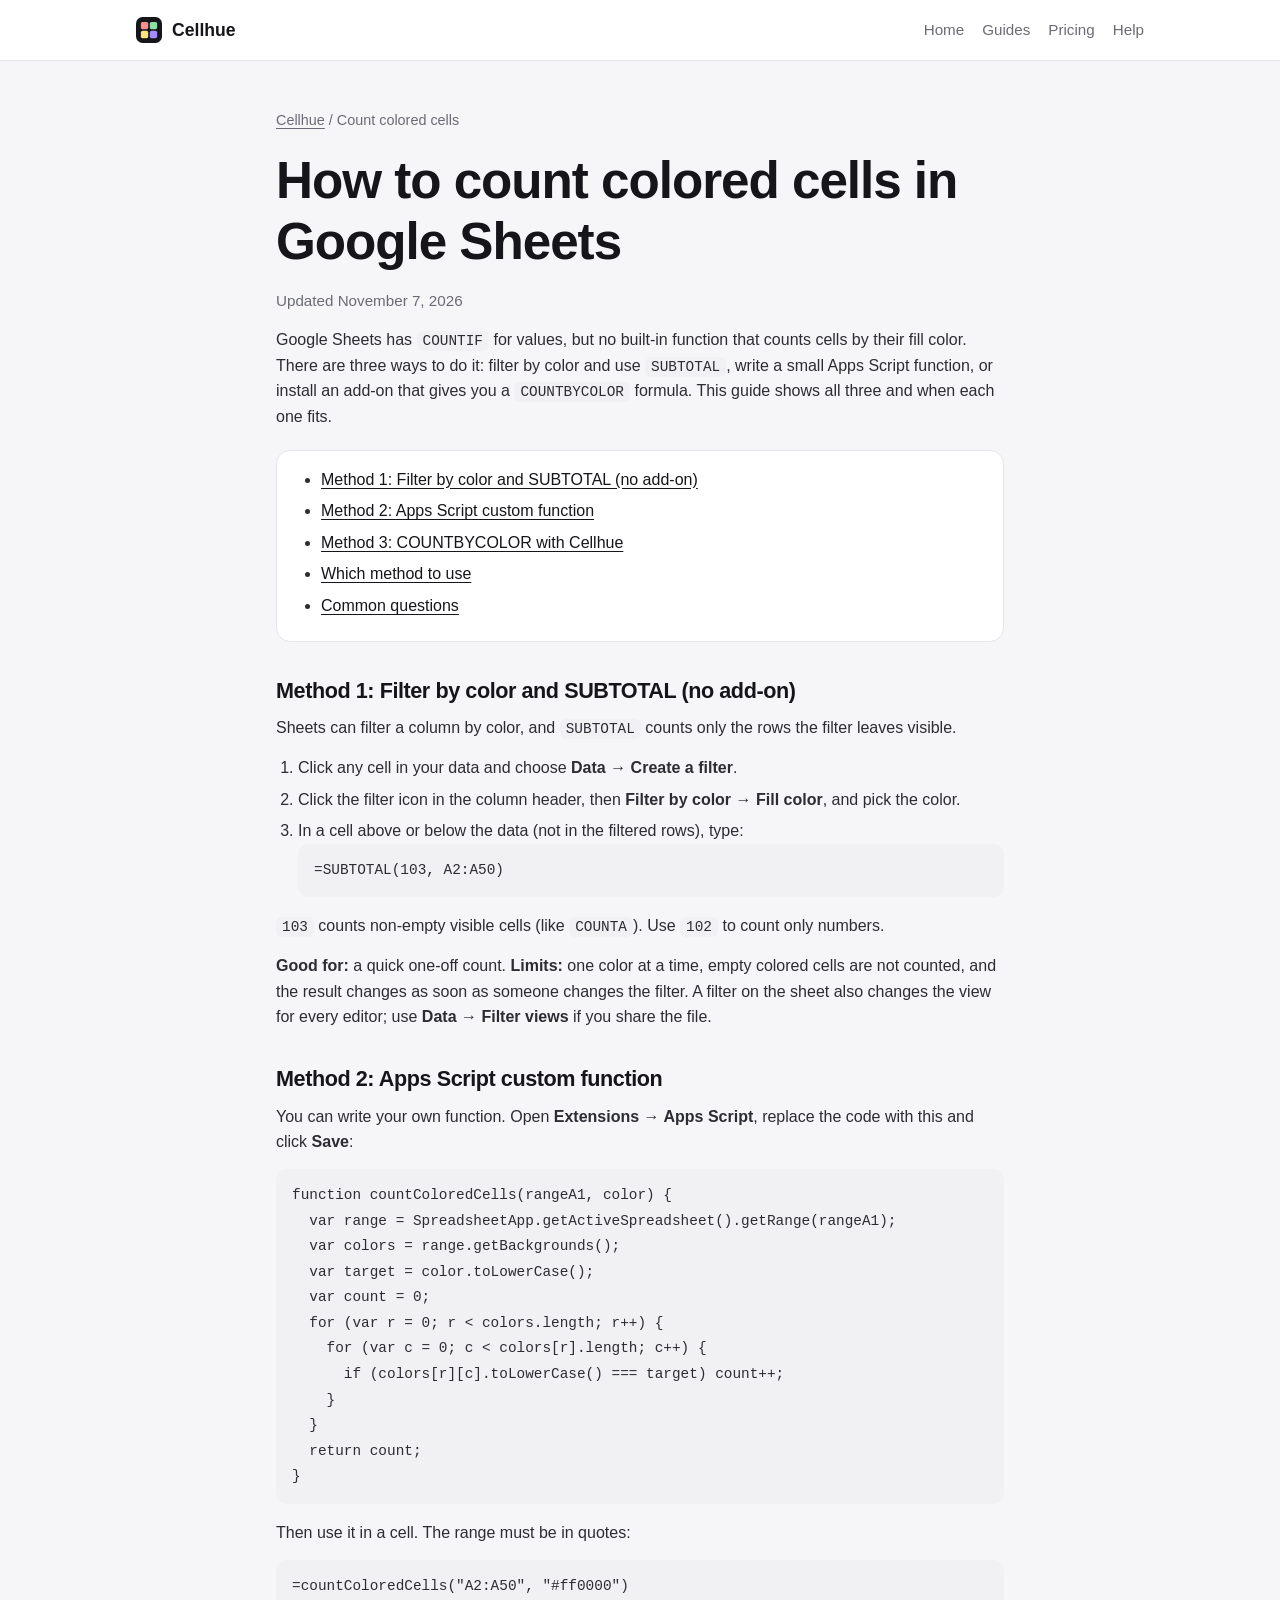
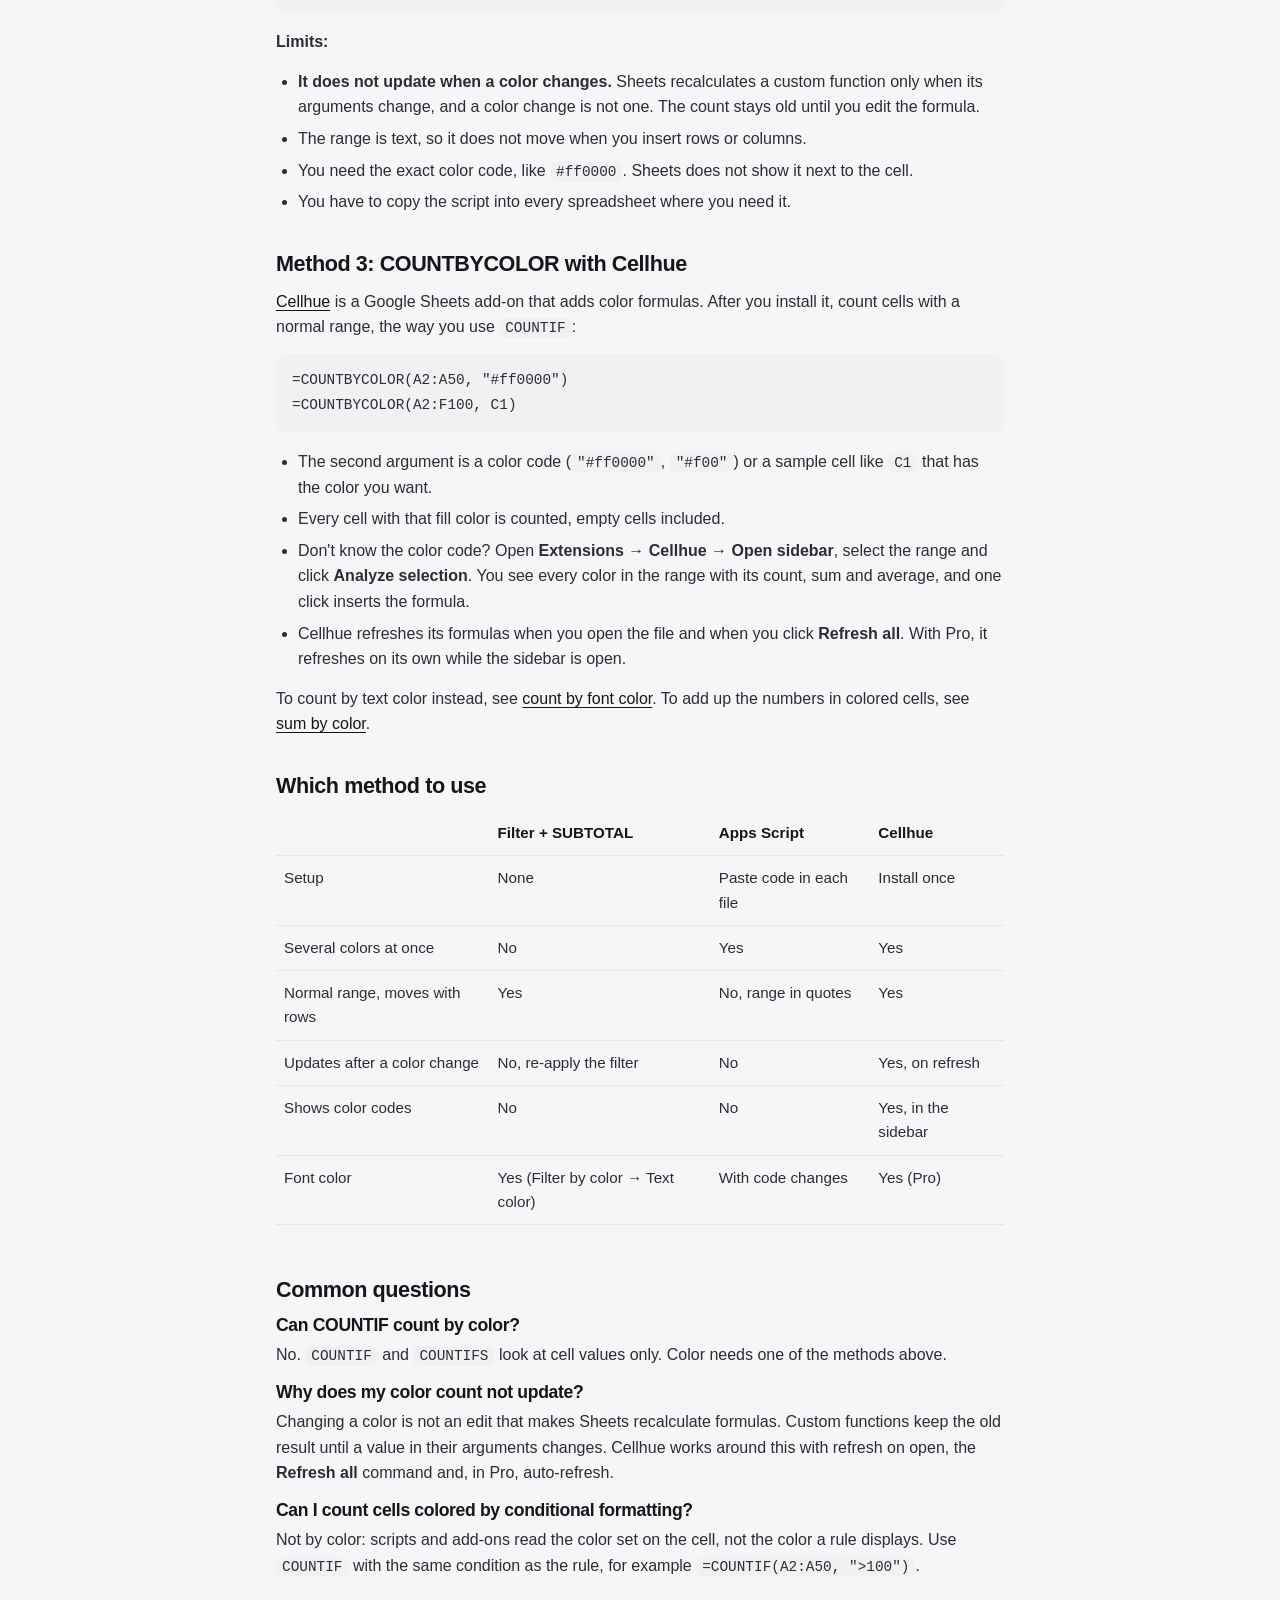
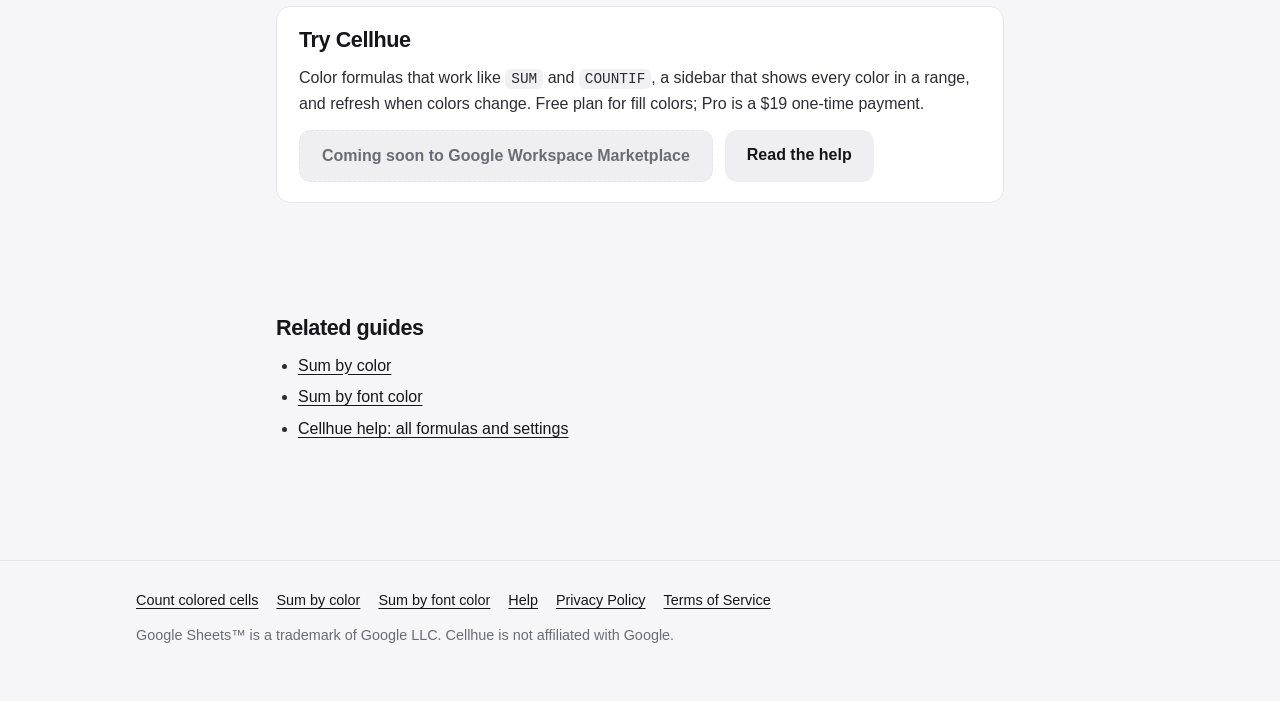
==== count-colored-cells-google-sheets/index.html @ 777e616a "SEO guides, structured data, logo assets, robots and sitemap - Guides: count colored cells, sum by c" ====
<!doctype html>
<html lang="en">
<head>
  <meta charset="utf-8">
  <meta name="viewport" content="width=device-width, initial-scale=1">
  <title>How to Count Colored Cells in Google Sheets (3 Ways) | Cellhue</title>
  <meta name="description" content="Count cells by fill color in Google Sheets: filter by color with SUBTOTAL, an Apps Script function, or a COUNTBYCOLOR formula that updates when colors change.">
  <link rel="canonical" href="https://cellhue.com/count-colored-cells-google-sheets/">
  <link rel="icon" href="/favicon.ico" sizes="48x48">
  <link rel="icon" href="/favicon.svg" type="image/svg+xml">
  <link rel="apple-touch-icon" href="/apple-touch-icon.png">
  <link rel="manifest" href="/site.webmanifest">
  <meta name="theme-color" content="#16161a">
  <meta property="og:type" content="article">
  <meta property="og:site_name" content="Cellhue">
  <meta property="og:title" content="How to count colored cells in Google Sheets">
  <meta property="og:description" content="Count cells by fill color in Google Sheets: filter by color with SUBTOTAL, an Apps Script function, or a COUNTBYCOLOR formula that updates when colors change.">
  <meta property="og:url" content="https://cellhue.com/count-colored-cells-google-sheets/">
  <meta property="og:image" content="https://cellhue.com/og-image.png">
  <meta property="og:image:width" content="1200">
  <meta property="og:image:height" content="630">
  <meta name="twitter:card" content="summary_large_image">
  <link rel="stylesheet" href="/style.css">
  <script type="application/ld+json">
{
  "@context": "https://schema.org",
  "@graph": [
    {
      "@type": "TechArticle",
      "headline": "How to count colored cells in Google Sheets",
      "description": "Count cells by fill color in Google Sheets: filter by color with SUBTOTAL, an Apps Script function, or a COUNTBYCOLOR formula that updates when colors change.",
      "url": "https://cellhue.com/count-colored-cells-google-sheets/",
      "image": "https://cellhue.com/og-image.png",
      "datePublished": "2026-11-07",
      "dateModified": "2026-11-07",
      "author": {
        "@type": "Organization",
        "name": "Cellhue",
        "url": "https://cellhue.com/"
      },
      "publisher": {
        "@type": "Organization",
        "name": "Cellhue",
        "logo": {
          "@type": "ImageObject",
          "url": "https://cellhue.com/logo.png"
        }
      },
      "mainEntityOfPage": "https://cellhue.com/count-colored-cells-google-sheets/"
    },
    {
      "@type": "BreadcrumbList",
      "itemListElement": [
        {
          "@type": "ListItem",
          "position": 1,
          "name": "Cellhue",
          "item": "https://cellhue.com/"
        },
        {
          "@type": "ListItem",
          "position": 2,
          "name": "Count colored cells",
          "item": "https://cellhue.com/count-colored-cells-google-sheets/"
        }
      ]
    }
  ]
}
  </script>
</head>
<body>

<header class="top">
  <div class="wrap">
    <a class="brand" href="/"><img src="/favicon.svg" alt="Cellhue logo" width="26" height="26">Cellhue</a>
    <nav class="nav" aria-label="Main">
      <a href="/">Home</a>
      <a href="/#guides">Guides</a>
      <a href="/#pricing">Pricing</a>
      <a href="/help/">Help</a>
    </nav>
  </div>
</header>

<main class="doc">
  <article class="wrap narrow">
    <nav class="crumbs" aria-label="Breadcrumb"><a href="/">Cellhue</a> / Count colored cells</nav>
    <h1>How to count colored cells in Google Sheets</h1>
    <p class="updated">Updated November 7, 2026</p>

    <p>Google Sheets has <code>COUNTIF</code> for values, but no built-in function that counts cells by their fill color. There are three ways to do it: filter by color and use <code>SUBTOTAL</code>, write a small Apps Script function, or install an add-on that gives you a <code>COUNTBYCOLOR</code> formula. This guide shows all three and when each one fits.</p>

    <nav class="toc" aria-label="On this page">
      <ul>
        <li><a href="#filter">Method 1: Filter by color and SUBTOTAL (no add-on)</a></li>
        <li><a href="#script">Method 2: Apps Script custom function</a></li>
        <li><a href="#cellhue">Method 3: COUNTBYCOLOR with Cellhue</a></li>
        <li><a href="#compare">Which method to use</a></li>
        <li><a href="#faq">Common questions</a></li>
      </ul>
    </nav>

    <h2 id="filter">Method 1: Filter by color and SUBTOTAL (no add-on)</h2>
    <p>Sheets can filter a column by color, and <code>SUBTOTAL</code> counts only the rows the filter leaves visible.</p>
    <ol>
      <li>Click any cell in your data and choose <b>Data → Create a filter</b>.</li>
      <li>Click the filter icon in the column header, then <b>Filter by color → Fill color</b>, and pick the color.</li>
      <li>In a cell above or below the data (not in the filtered rows), type:
<pre><code>=SUBTOTAL(103, A2:A50)</code></pre>
      </li>
    </ol>
    <p><code>103</code> counts non-empty visible cells (like <code>COUNTA</code>). Use <code>102</code> to count only numbers.</p>
    <p><b>Good for:</b> a quick one-off count. <b>Limits:</b> one color at a time, empty colored cells are not counted, and the result changes as soon as someone changes the filter. A filter on the sheet also changes the view for every editor; use <b>Data → Filter views</b> if you share the file.</p>

    <h2 id="script">Method 2: Apps Script custom function</h2>
    <p>You can write your own function. Open <b>Extensions → Apps Script</b>, replace the code with this and click <b>Save</b>:</p>
<pre><code>function countColoredCells(rangeA1, color) {
  var range = SpreadsheetApp.getActiveSpreadsheet().getRange(rangeA1);
  var colors = range.getBackgrounds();
  var target = color.toLowerCase();
  var count = 0;
  for (var r = 0; r &lt; colors.length; r++) {
    for (var c = 0; c &lt; colors[r].length; c++) {
      if (colors[r][c].toLowerCase() === target) count++;
    }
  }
  return count;
}</code></pre>
    <p>Then use it in a cell. The range must be in quotes:</p>
<pre><code>=countColoredCells("A2:A50", "#ff0000")</code></pre>
    <p><b>Limits:</b></p>
    <ul>
      <li><b>It does not update when a color changes.</b> Sheets recalculates a custom function only when its arguments change, and a color change is not one. The count stays old until you edit the formula.</li>
      <li>The range is text, so it does not move when you insert rows or columns.</li>
      <li>You need the exact color code, like <code>#ff0000</code>. Sheets does not show it next to the cell.</li>
      <li>You have to copy the script into every spreadsheet where you need it.</li>
    </ul>

    <h2 id="cellhue">Method 3: COUNTBYCOLOR with Cellhue</h2>
    <p><a href="/">Cellhue</a> is a Google Sheets add-on that adds color formulas. After you install it, count cells with a normal range, the way you use <code>COUNTIF</code>:</p>
<pre><code>=COUNTBYCOLOR(A2:A50, "#ff0000")
=COUNTBYCOLOR(A2:F100, C1)</code></pre>
    <ul>
      <li>The second argument is a color code (<code>"#ff0000"</code>, <code>"#f00"</code>) or a sample cell like <code>C1</code> that has the color you want.</li>
      <li>Every cell with that fill color is counted, empty cells included.</li>
      <li>Don't know the color code? Open <b>Extensions → Cellhue → Open sidebar</b>, select the range and click <b>Analyze selection</b>. You see every color in the range with its count, sum and average, and one click inserts the formula.</li>
      <li>Cellhue refreshes its formulas when you open the file and when you click <b>Refresh all</b>. With Pro, it refreshes on its own while the sidebar is open.</li>
    </ul>
    <p>To count by text color instead, see <a href="/sum-by-font-color-google-sheets/">count by font color</a>. To add up the numbers in colored cells, see <a href="/sum-by-color-google-sheets/">sum by color</a>.</p>

    <h2 id="compare">Which method to use</h2>
    <div class="table-wrap">
      <table>
        <thead><tr><th></th><th>Filter + SUBTOTAL</th><th>Apps Script</th><th>Cellhue</th></tr></thead>
        <tbody>
          <tr><td>Setup</td><td>None</td><td>Paste code in each file</td><td>Install once</td></tr>
          <tr><td>Several colors at once</td><td>No</td><td>Yes</td><td>Yes</td></tr>
          <tr><td>Normal range, moves with rows</td><td>Yes</td><td>No, range in quotes</td><td>Yes</td></tr>
          <tr><td>Updates after a color change</td><td>No, re-apply the filter</td><td>No</td><td>Yes, on refresh</td></tr>
          <tr><td>Shows color codes</td><td>No</td><td>No</td><td>Yes, in the sidebar</td></tr>
          <tr><td>Font color</td><td>Yes (Filter by color → Text color)</td><td>With code changes</td><td>Yes (Pro)</td></tr>
        </tbody>
      </table>
    </div>

    <h2 id="faq">Common questions</h2>
    <h3>Can COUNTIF count by color?</h3>
    <p>No. <code>COUNTIF</code> and <code>COUNTIFS</code> look at cell values only. Color needs one of the methods above.</p>
    <h3>Why does my color count not update?</h3>
    <p>Changing a color is not an edit that makes Sheets recalculate formulas. Custom functions keep the old result until a value in their arguments changes. Cellhue works around this with refresh on open, the <b>Refresh all</b> command and, in Pro, auto-refresh.</p>
    <h3>Can I count cells colored by conditional formatting?</h3>
    <p>Not by color: scripts and add-ons read the color set on the cell, not the color a rule displays. Use <code>COUNTIF</code> with the same condition as the rule, for example <code>=COUNTIF(A2:A50, "&gt;100")</code>.</p>

    <div class="cta">
      <h2>Try Cellhue</h2>
      <p>Color formulas that work like <code>SUM</code> and <code>COUNTIF</code>, a sidebar that shows every color in a range, and refresh when colors change. Free plan for fill colors; Pro is a $19 one-time payment.</p>
      <div class="actions">
        <span class="btn soon" aria-disabled="true"><!-- INSTALL_URL: replace with the Marketplace link after listing -->Coming soon to Google Workspace Marketplace</span>
        <a class="btn ghost" href="/help/">Read the help</a>
      </div>
    </div>

    <section class="related" aria-label="Related guides">
      <h2>Related guides</h2>
      <ul>
        <li><a href="/sum-by-color-google-sheets/">Sum by color</a></li>
        <li><a href="/sum-by-font-color-google-sheets/">Sum by font color</a></li>
        <li><a href="/help/">Cellhue help: all formulas and settings</a></li>
      </ul>
    </section>
  </article>
</main>

<footer class="foot">
  <div class="wrap">
    <div class="links">
      <a href="/count-colored-cells-google-sheets/">Count colored cells</a>
      <a href="/sum-by-color-google-sheets/">Sum by color</a>
      <a href="/sum-by-font-color-google-sheets/">Sum by font color</a>
      <a href="/help/">Help</a>
      <a href="/privacy/">Privacy Policy</a>
      <a href="/terms/">Terms of Service</a>
    </div>
    <p>Google Sheets™ is a trademark of Google LLC. Cellhue is not affiliated with Google.</p>
  </div>
</footer>

</body>
</html>
---- style.css ----
/* Cellhue site. One stylesheet, no external fonts or scripts. */
:root {
  --bg: #f6f6f8;
  --card: #ffffff;
  --line: #e6e6ea;
  --ink: #16161a;
  --text: #2c2c33;
  --muted: #6b6b75;
  --soft: #efeff2;
  --pro: #6d3df5;
  --pro-bg: #f0eaff;
  --red: #e5484d;
  --green: #30a46c;
  --yellow: #f5c518;
  --blue: #3e63dd;
  --code-bg: #f1f1f4;
  --radius: 14px;
  --max: 1040px;
  color-scheme: light;
}

@media (prefers-color-scheme: dark) {
  :root {
    --bg: #111114;
    --card: #1a1a1f;
    --line: #2b2b33;
    --ink: #f3f3f6;
    --text: #d6d6dc;
    --muted: #9a9aa5;
    --soft: #24242b;
    --pro: #a58bff;
    --pro-bg: #2a2140;
    --code-bg: #22222a;
    color-scheme: dark;
  }
}

* { box-sizing: border-box; }

html { -webkit-text-size-adjust: 100%; }

body {
  margin: 0;
  background: var(--bg);
  color: var(--text);
  font: 16px/1.6 Inter, -apple-system, "Segoe UI", Roboto, Helvetica, Arial, sans-serif;
}

a { color: var(--ink); text-underline-offset: 3px; }
a:hover { color: var(--pro); }

h1, h2, h3 { color: var(--ink); line-height: 1.2; letter-spacing: -0.02em; }
h1 { font-size: clamp(2rem, 5vw, 3.2rem); margin: 0 0 16px; }
h2 { font-size: clamp(1.4rem, 3vw, 1.9rem); margin: 0 0 12px; }
h3 { font-size: 1.1rem; margin: 0 0 6px; }

p { margin: 0 0 14px; }

code {
  font: 0.9em/1.4 ui-monospace, SFMono-Regular, Menlo, Consolas, monospace;
  background: var(--code-bg);
  padding: 2px 6px;
  border-radius: 6px;
  overflow-wrap: anywhere;
}

pre {
  background: var(--code-bg);
  padding: 14px 16px;
  border-radius: 10px;
  overflow-x: auto;
  margin: 0 0 16px;
}
pre code { background: none; padding: 0; }

.wrap { max-width: var(--max); margin: 0 auto; padding: 0 16px; }
.narrow { max-width: 760px; }

/* Header */
.top {
  border-bottom: 1px solid var(--line);
  background: var(--card);
}
.top .wrap {
  display: flex;
  align-items: center;
  justify-content: space-between;
  gap: 12px;
  min-height: 60px;
  flex-wrap: wrap;
}
.brand {
  display: inline-flex;
  align-items: center;
  gap: 10px;
  font-weight: 700;
  font-size: 1.1rem;
  color: var(--ink);
  text-decoration: none;
}
.brand img { width: 26px; height: 26px; }
.nav { display: flex; gap: 18px; flex-wrap: wrap; font-size: 0.95rem; }
.nav a { text-decoration: none; color: var(--muted); }
.nav a:hover, .nav a[aria-current="page"] { color: var(--ink); }

/* Buttons */
.btn {
  display: inline-block;
  padding: 12px 22px;
  border-radius: 12px;
  background: var(--ink);
  color: var(--bg);
  font-weight: 600;
  text-decoration: none;
}
.btn:hover { color: var(--bg); opacity: 0.88; }
.btn.ghost { background: var(--soft); color: var(--ink); }
.btn.ghost:hover { color: var(--ink); }

/* Hero */
.hero { padding: 64px 0 40px; }
.hero .wrap {
  display: grid;
  grid-template-columns: 1.1fr 1fr;
  gap: 40px;
  align-items: center;
}
.lead { font-size: 1.15rem; color: var(--muted); max-width: 34em; }
.actions { display: flex; gap: 12px; flex-wrap: wrap; margin: 24px 0 12px; }
.fine { font-size: 0.9rem; color: var(--muted); }

/* Fake sheet in the hero */
.demo {
  background: var(--card);
  border: 1px solid var(--line);
  border-radius: var(--radius);
  padding: 16px;
  box-shadow: 0 10px 30px rgba(0, 0, 0, 0.06);
  min-width: 0;
}
.sheet { display: grid; grid-template-columns: repeat(4, 1fr); gap: 4px; margin-bottom: 14px; }
.sheet span {
  border-radius: 6px;
  padding: 8px 10px;
  text-align: right;
  font: 600 0.9rem ui-monospace, Menlo, Consolas, monospace;
  color: #16161a;
}
.r { background: #ff8d8f; }
.g { background: #8be0a6; }
.y { background: #ffe27a; }
.formula {
  display: flex;
  align-items: center;
  justify-content: space-between;
  gap: 10px;
  padding: 10px 12px;
  border-radius: 10px;
  background: var(--soft);
  font: 0.85rem ui-monospace, Menlo, Consolas, monospace;
  margin-top: 6px;
  flex-wrap: wrap;
}
.formula b { color: var(--ink); }

/* Sections */
section { padding: 40px 0; }
.grid3 { display: grid; grid-template-columns: repeat(3, 1fr); gap: 16px; }
.grid2 { display: grid; grid-template-columns: repeat(2, 1fr); gap: 16px; }
.card {
  background: var(--card);
  border: 1px solid var(--line);
  border-radius: var(--radius);
  padding: 22px;
}
.card p:last-child { margin-bottom: 0; }
.dot { display: inline-block; width: 10px; height: 10px; border-radius: 50%; margin-right: 8px; }

/* Plans */
.plan h3 { display: flex; align-items: center; gap: 8px; }
.plan ul { padding-left: 20px; margin: 10px 0 0; }
.plan li { margin-bottom: 6px; }
.plan.pro { border-color: var(--pro); }
.badge {
  font-size: 0.75rem;
  font-weight: 600;
  padding: 2px 9px;
  border-radius: 99px;
  background: var(--pro-bg);
  color: var(--pro);
}
.price { font-size: 1.6rem; font-weight: 700; color: var(--ink); margin: 6px 0 0; }

/* Policy band on the home page (always visible, no menu needed) */
.policy {
  background: var(--card);
  border: 1px solid var(--line);
  border-radius: var(--radius);
  padding: 18px 22px;
}

/* Documents */
.doc { padding: 48px 0 24px; }
.doc h2 { margin-top: 36px; font-size: 1.35rem; }
.doc ul, .doc ol { padding-left: 22px; margin: 0 0 14px; }
.doc li { margin-bottom: 6px; }
.updated { color: var(--muted); font-size: 0.95rem; }
.toc { background: var(--card); border: 1px solid var(--line); border-radius: var(--radius); padding: 16px 22px; margin: 20px 0; }
.toc ul { margin: 0; }

table { width: 100%; border-collapse: collapse; margin: 0 0 16px; font-size: 0.95rem; }
th, td { text-align: left; padding: 10px 8px; border-bottom: 1px solid var(--line); vertical-align: top; }
th { color: var(--ink); }
.table-wrap { overflow-x: auto; }

.note {
  border-left: 3px solid var(--pro);
  background: var(--pro-bg);
  padding: 12px 16px;
  border-radius: 0 10px 10px 0;
  margin: 0 0 16px;
}

/* Footer */
.foot {
  border-top: 1px solid var(--line);
  margin-top: 40px;
  padding: 28px 0 40px;
  font-size: 0.9rem;
  color: var(--muted);
}
.foot .links { display: flex; gap: 18px; flex-wrap: wrap; margin-bottom: 12px; }
.foot a { color: var(--ink); }

@media (max-width: 820px) {
  .hero { padding: 40px 0 24px; }
  .hero .wrap { grid-template-columns: 1fr; }
  .grid3, .grid2 { grid-template-columns: 1fr; }
}

@media (max-width: 420px) {
  .nav { gap: 12px; }
  .sheet span { padding: 6px; font-size: 0.8rem; }
}

/* Guide cards on the home page */
.link-card { display: block; text-decoration: none; color: var(--text); transition: border-color 0.15s; }
.link-card:hover { border-color: var(--ink); color: var(--text); }

/* FAQ */
.faq { background: var(--card); border: 1px solid var(--line); border-radius: var(--radius); padding: 14px 20px; margin-bottom: 10px; }
.faq summary { cursor: pointer; font-weight: 600; color: var(--ink); }
.faq p { margin: 10px 0 0; }

/* Guide pages */
.crumbs { font-size: 0.9rem; color: var(--muted); margin-bottom: 18px; }
.crumbs a { color: var(--muted); }
.cta { background: var(--card); border: 1px solid var(--line); border-radius: var(--radius); padding: 20px 22px; margin: 28px 0; }
.cta h2 { margin-top: 0; }
.cta .actions { margin: 14px 0 0; }
.related { margin-top: 36px; }

/* Install button placeholder until the Marketplace listing is live */
.btn.soon { background: var(--soft); color: var(--muted); cursor: default; border: 1px dashed var(--line); }
.btn.soon:hover { opacity: 1; color: var(--muted); }
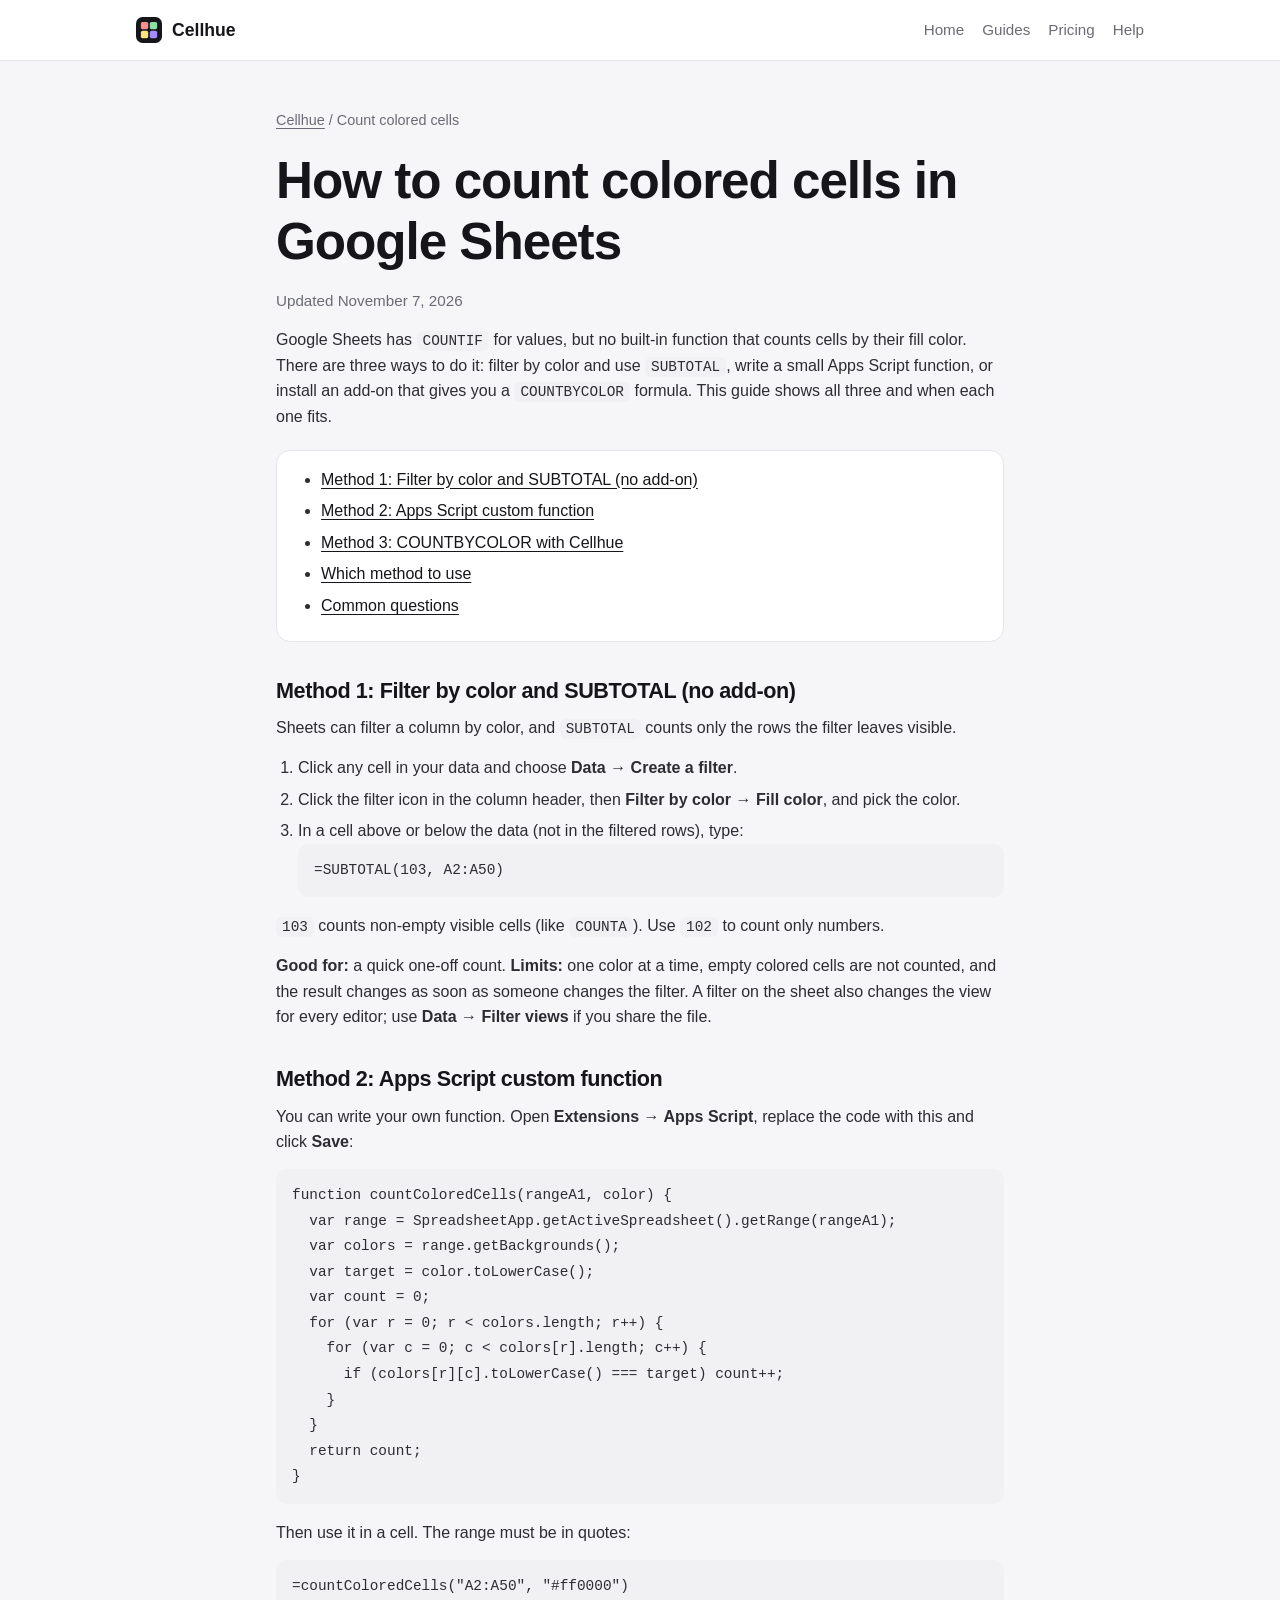
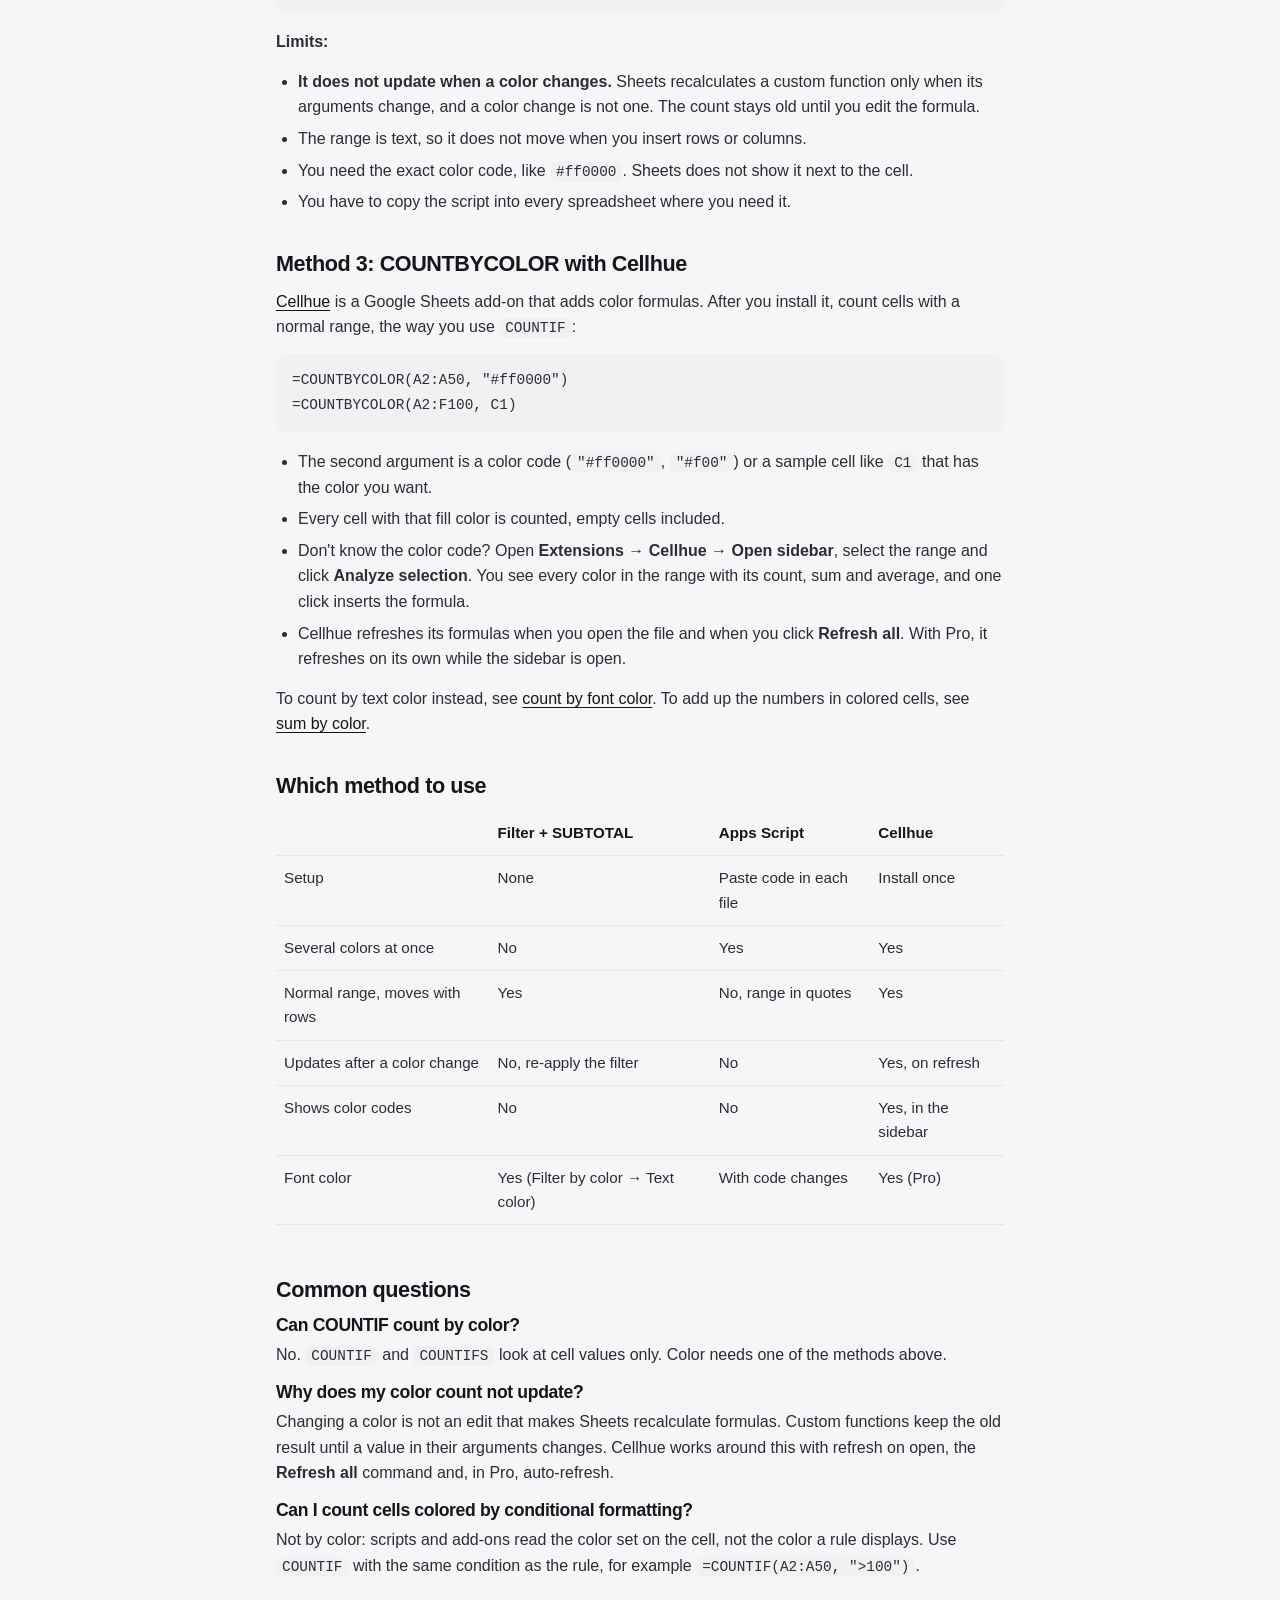
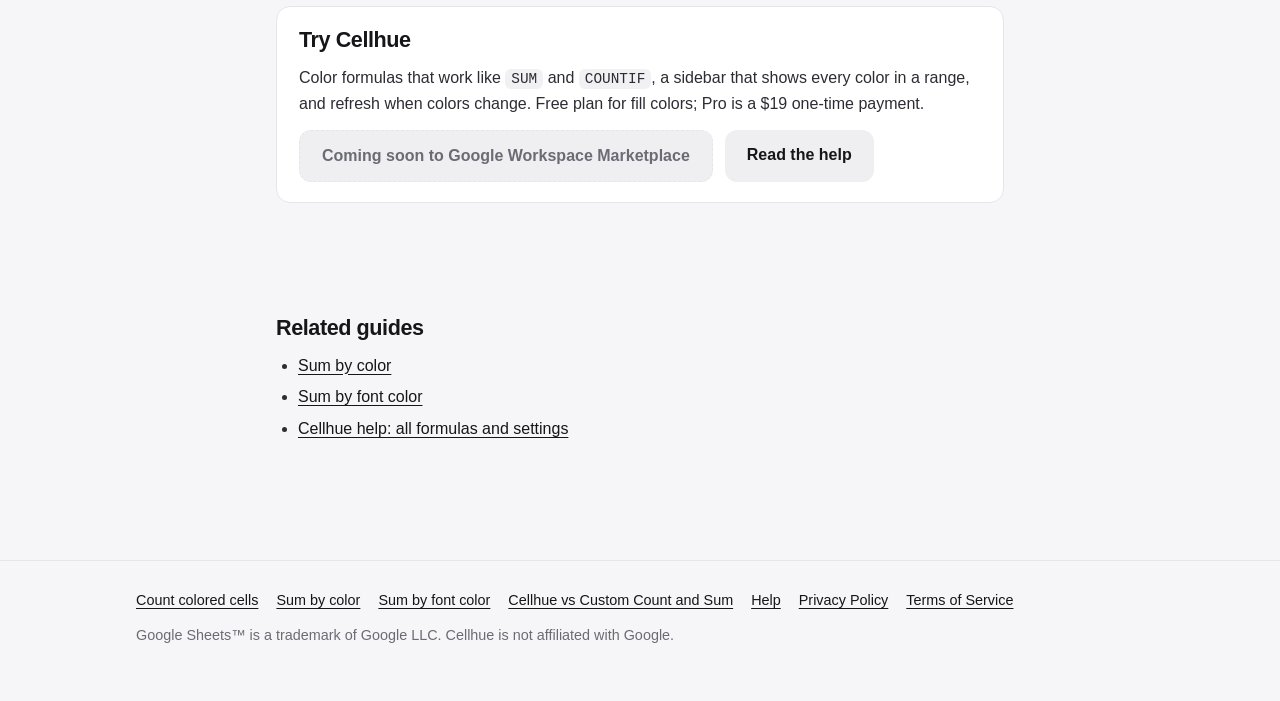
==== commit 84ff1a46: "Add Cellhue vs Custom Count and Sum comparison page and link it from home and footers Co-Authored-By" ====
--- a/count-colored-cells-google-sheets/index.html
+++ b/count-colored-cells-google-sheets/index.html
@@ -198,6 +198,7 @@
       <a href="/count-colored-cells-google-sheets/">Count colored cells</a>
       <a href="/sum-by-color-google-sheets/">Sum by color</a>
       <a href="/sum-by-font-color-google-sheets/">Sum by font color</a>
+      <a href="/custom-count-and-sum-alternative/">Cellhue vs Custom Count and Sum</a>
       <a href="/help/">Help</a>
       <a href="/privacy/">Privacy Policy</a>
       <a href="/terms/">Terms of Service</a>
--- a/style.css
+++ b/style.css
@@ -166,6 +166,7 @@
 /* Sections */
 section { padding: 40px 0; }
 .grid3 { display: grid; grid-template-columns: repeat(3, 1fr); gap: 16px; }
+.grid3.grid4 { grid-template-columns: repeat(2, 1fr); }
 .grid2 { display: grid; grid-template-columns: repeat(2, 1fr); gap: 16px; }
 .card {
   background: var(--card);
@@ -235,7 +236,7 @@
 @media (max-width: 820px) {
   .hero { padding: 40px 0 24px; }
   .hero .wrap { grid-template-columns: 1fr; }
-  .grid3, .grid2 { grid-template-columns: 1fr; }
+  .grid3, .grid3.grid4, .grid2 { grid-template-columns: 1fr; }
 }
 
 @media (max-width: 420px) {
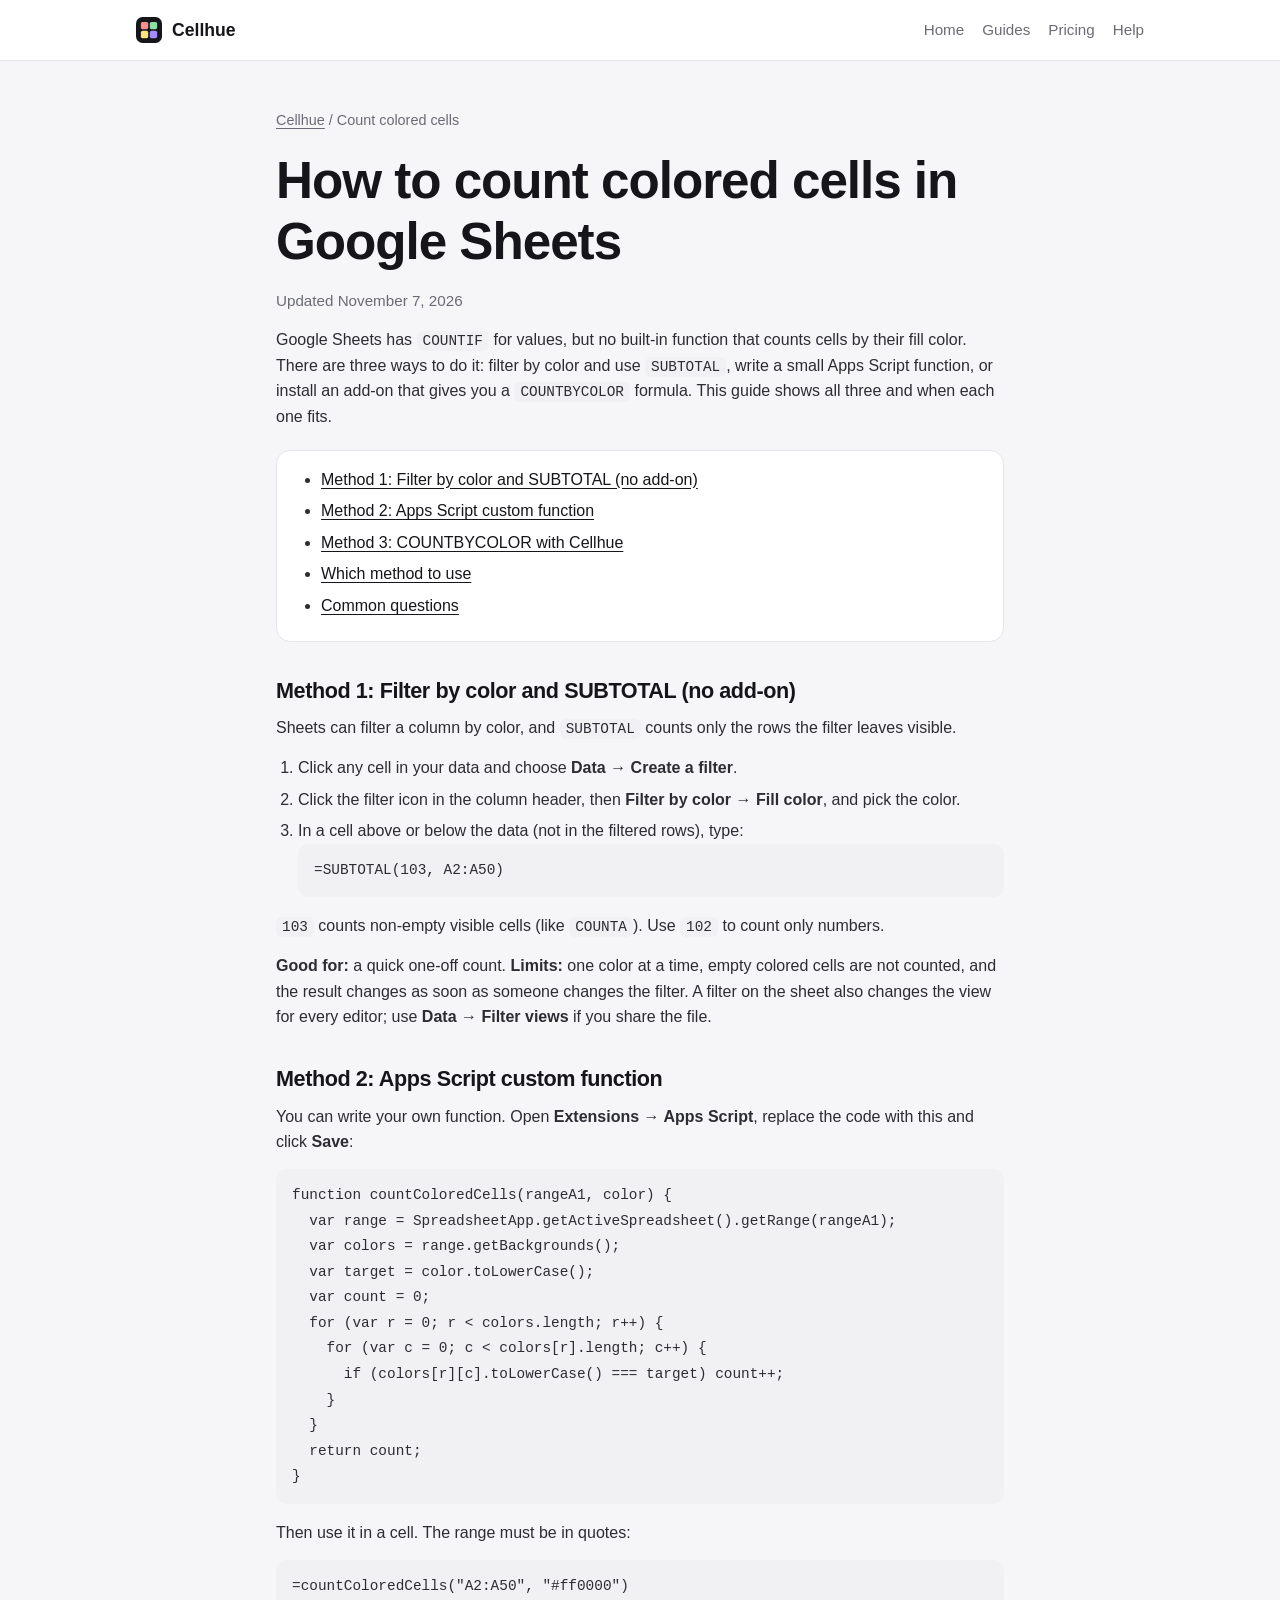
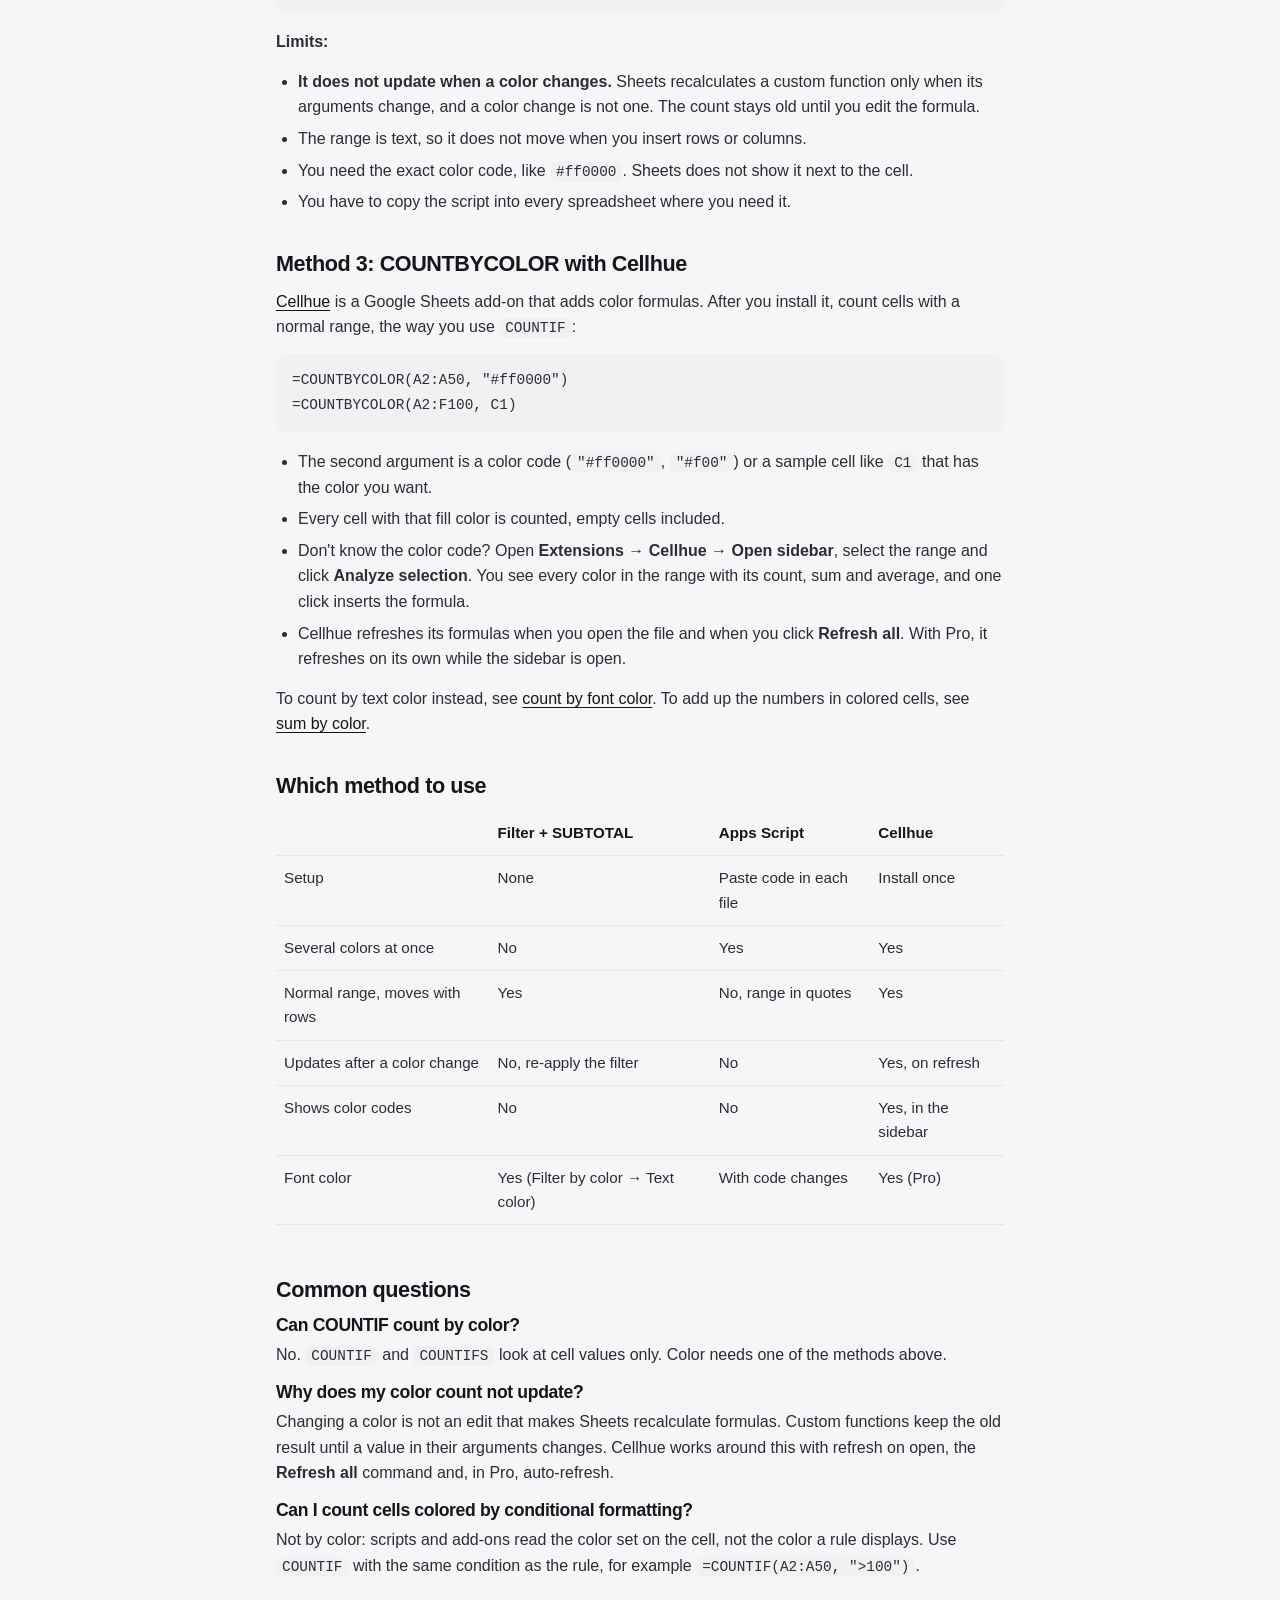
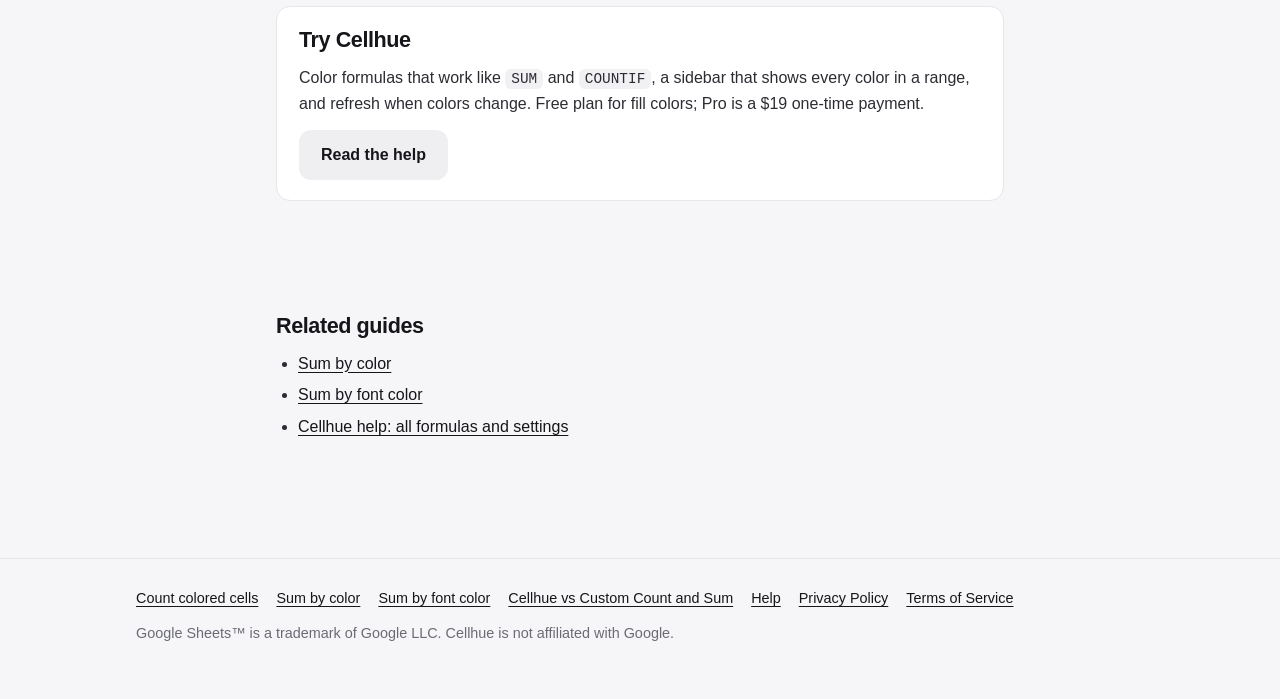
==== commit 67a9dcb1: "Remove Coming soon buttons until the Marketplace listing is approved Co-Authored-By: Claude Sonnet 5" ====
--- a/count-colored-cells-google-sheets/index.html
+++ b/count-colored-cells-google-sheets/index.html
@@ -176,7 +176,7 @@
       <h2>Try Cellhue</h2>
       <p>Color formulas that work like <code>SUM</code> and <code>COUNTIF</code>, a sidebar that shows every color in a range, and refresh when colors change. Free plan for fill colors; Pro is a $19 one-time payment.</p>
       <div class="actions">
-        <span class="btn soon" aria-disabled="true"><!-- INSTALL_URL: replace with the Marketplace link after listing -->Coming soon to Google Workspace Marketplace</span>
+        <!-- INSTALL_URL: add the Install button here after Marketplace approval -->
         <a class="btn ghost" href="/help/">Read the help</a>
       </div>
     </div>
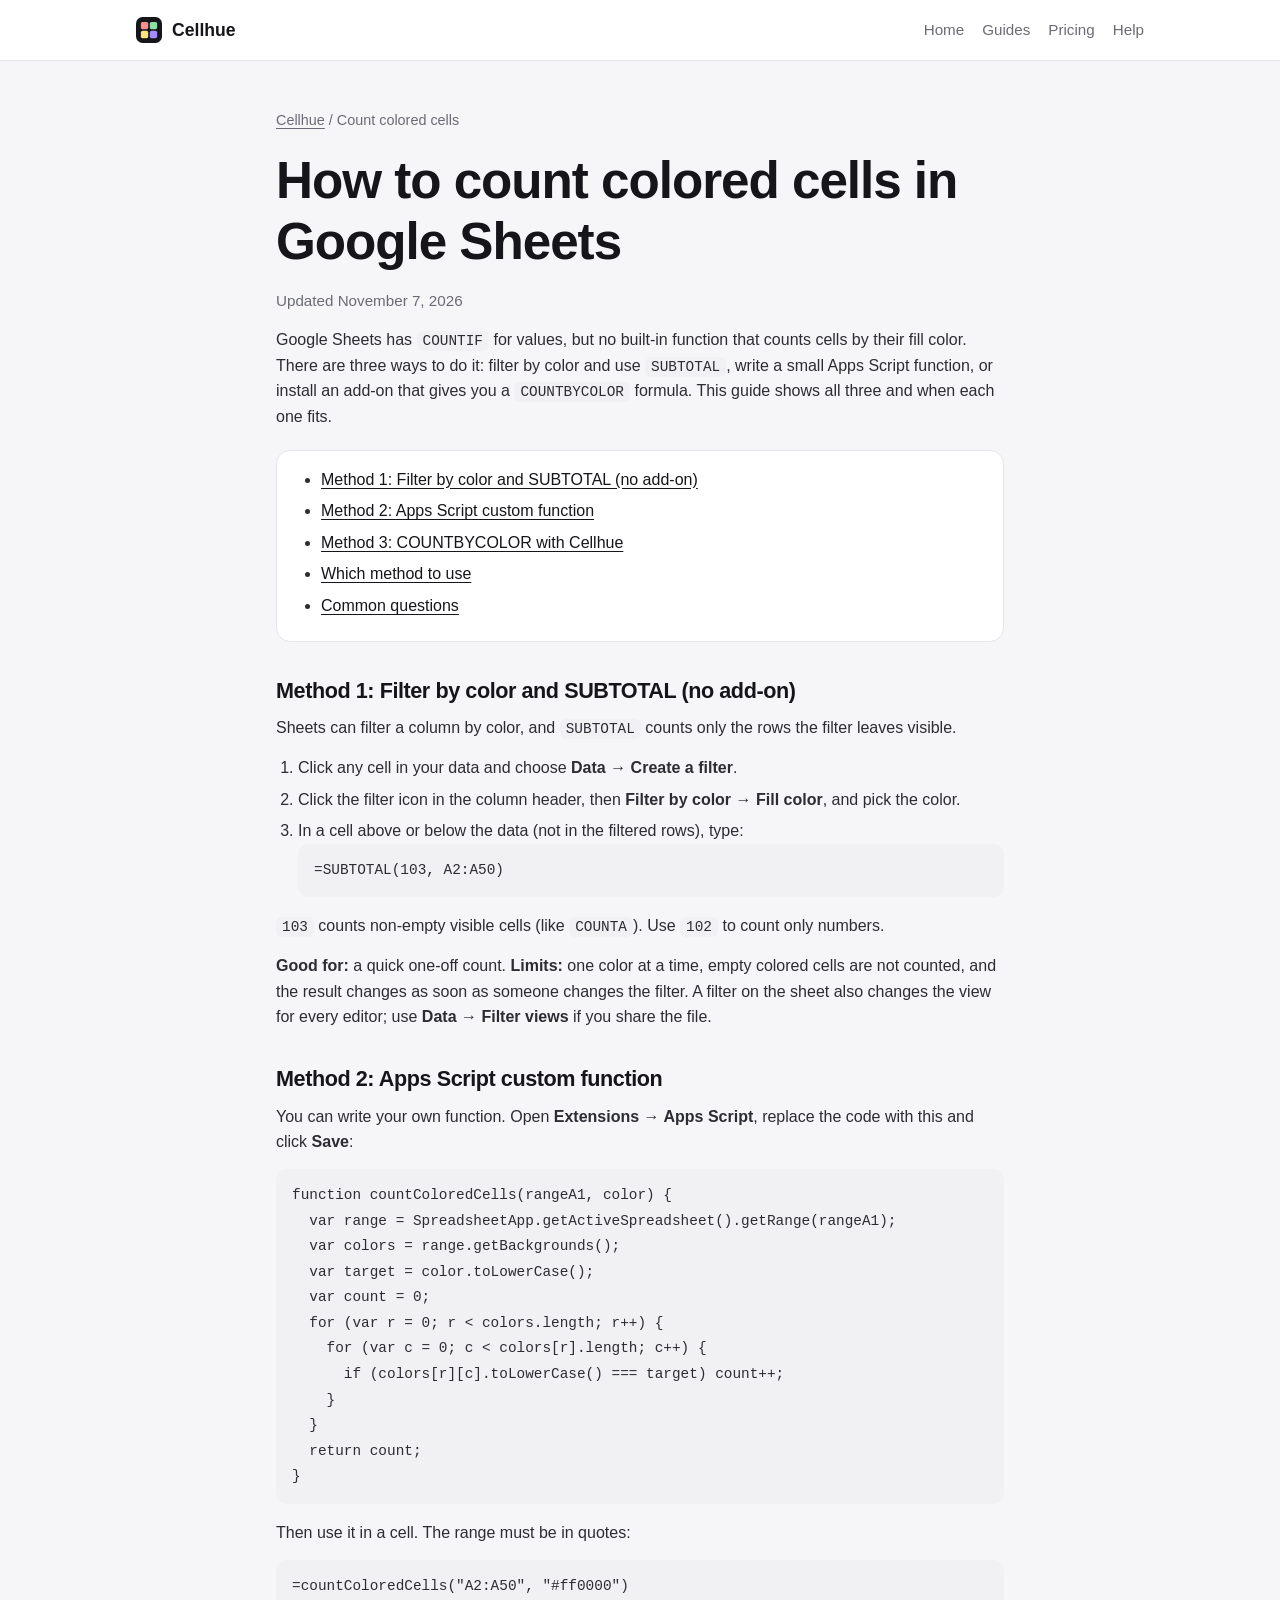
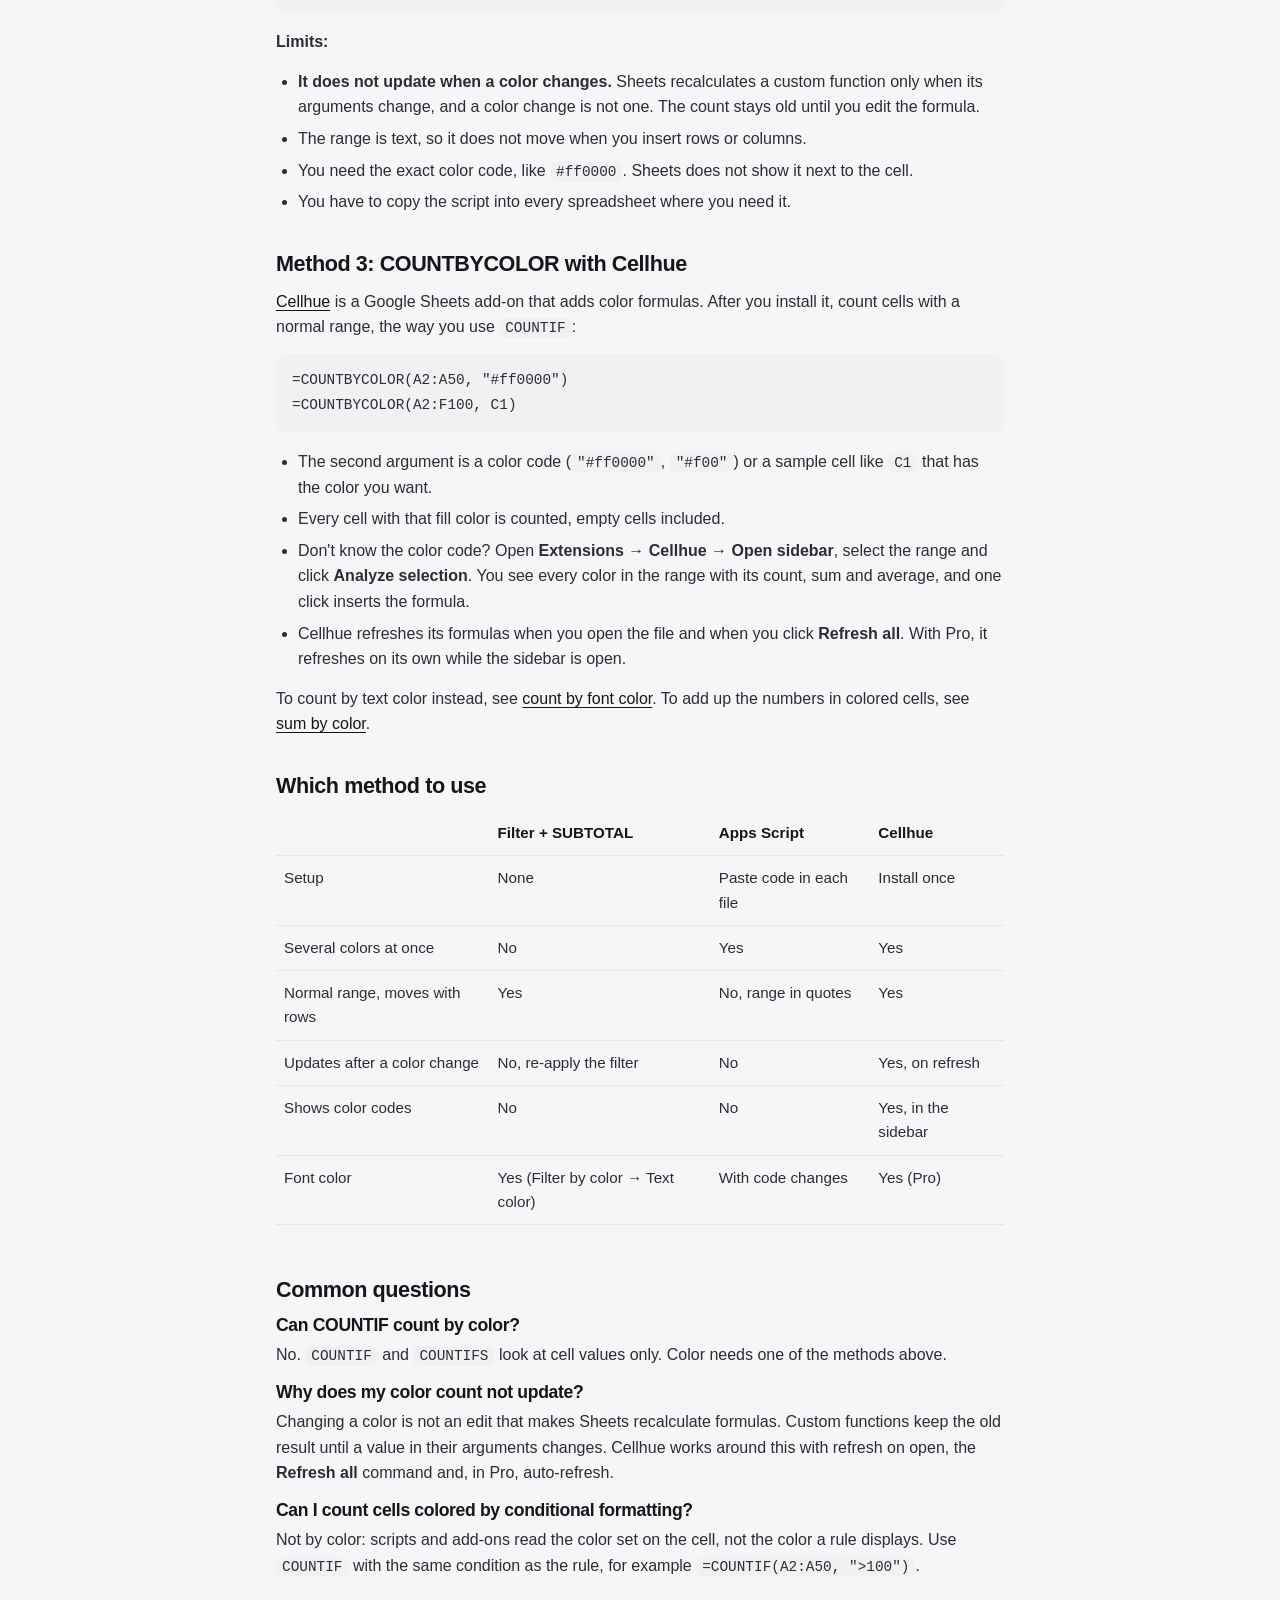
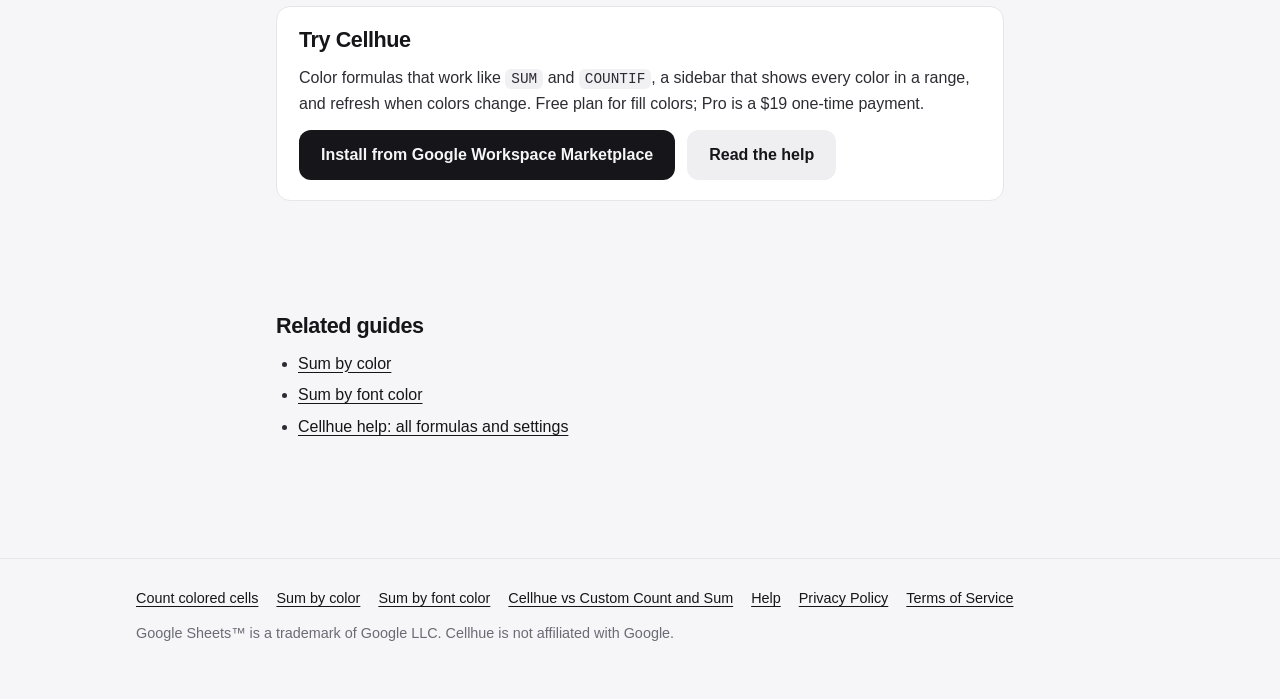
==== commit 6850d64c: "Add Install button linking to the Marketplace listing Co-Authored-By: Claude Sonnet 5.5 <noreply@ant" ====
--- a/count-colored-cells-google-sheets/index.html
+++ b/count-colored-cells-google-sheets/index.html
@@ -176,7 +176,7 @@
       <h2>Try Cellhue</h2>
       <p>Color formulas that work like <code>SUM</code> and <code>COUNTIF</code>, a sidebar that shows every color in a range, and refresh when colors change. Free plan for fill colors; Pro is a $19 one-time payment.</p>
       <div class="actions">
-        <!-- INSTALL_URL: add the Install button here after Marketplace approval -->
+        <a class="btn" href="https://workspace.google.com/marketplace/app/cellhue/165626933634" rel="noopener">Install from Google Workspace Marketplace</a>
         <a class="btn ghost" href="/help/">Read the help</a>
       </div>
     </div>
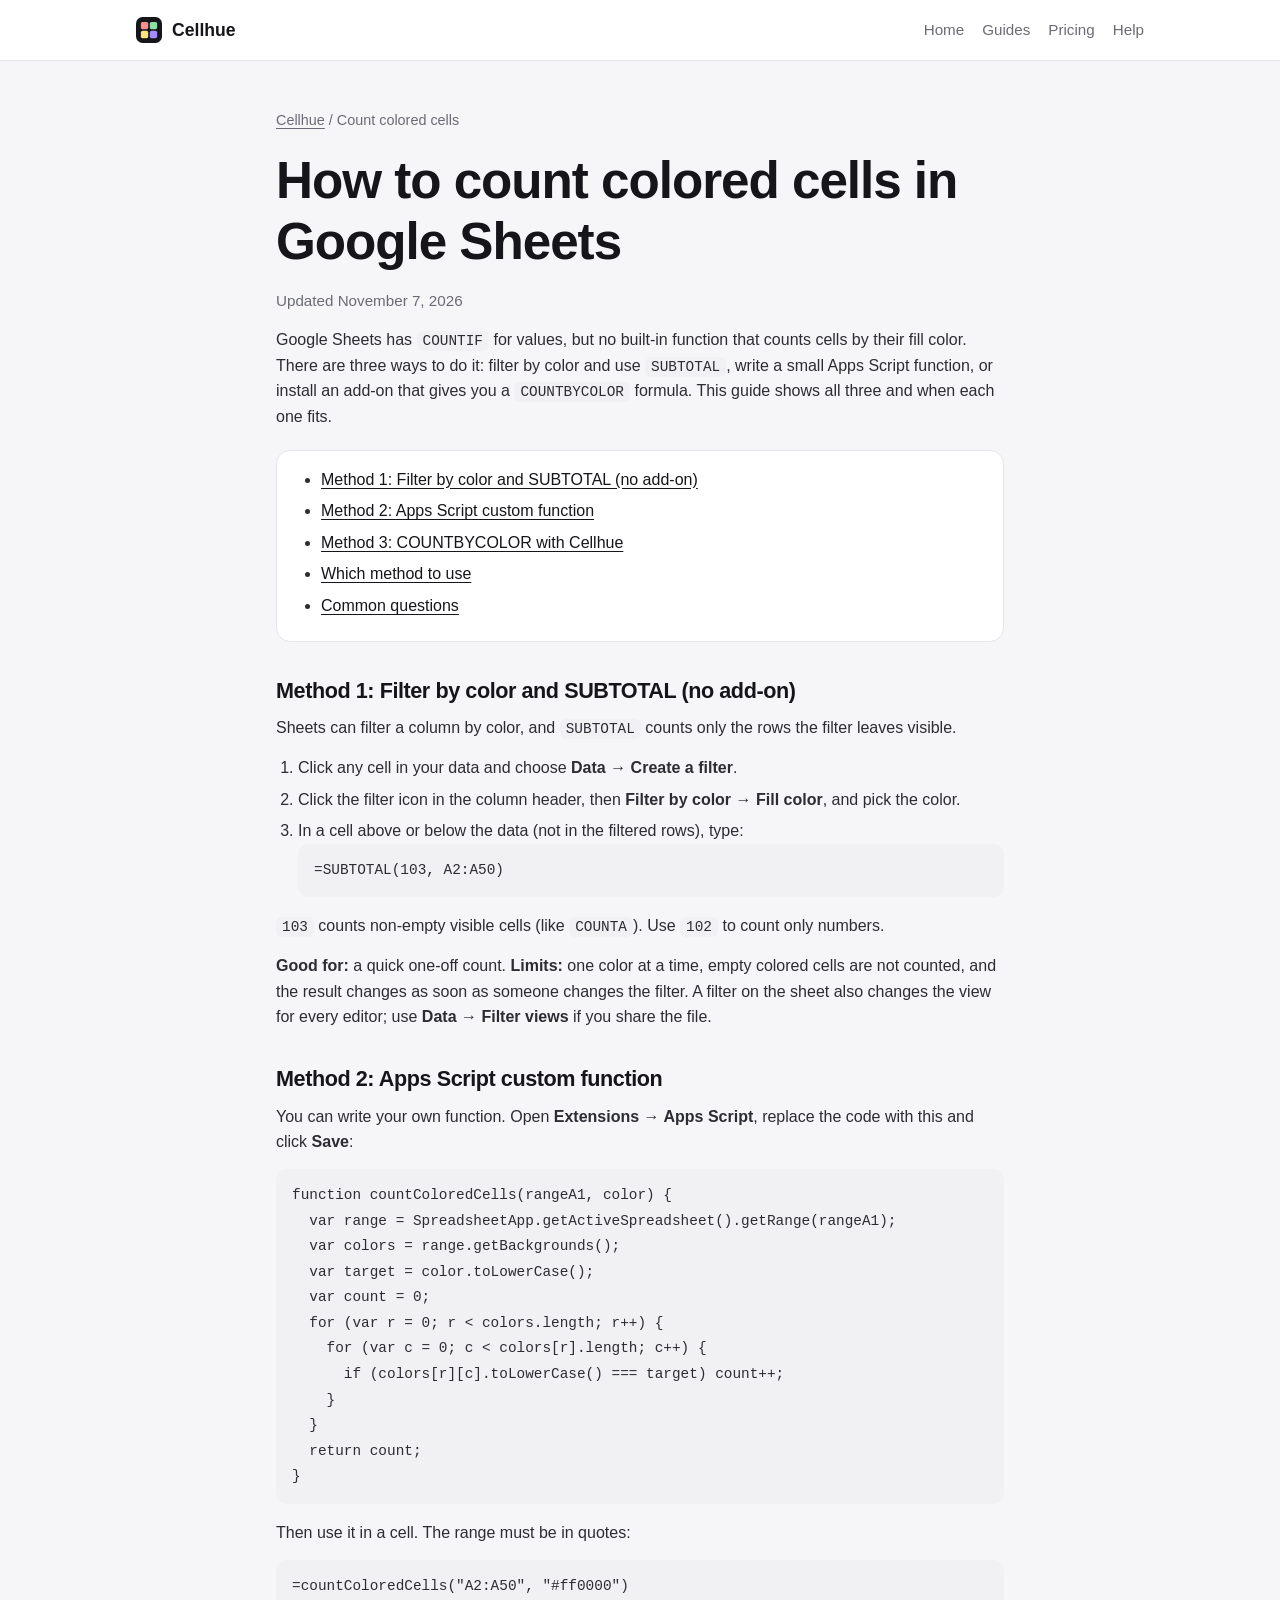
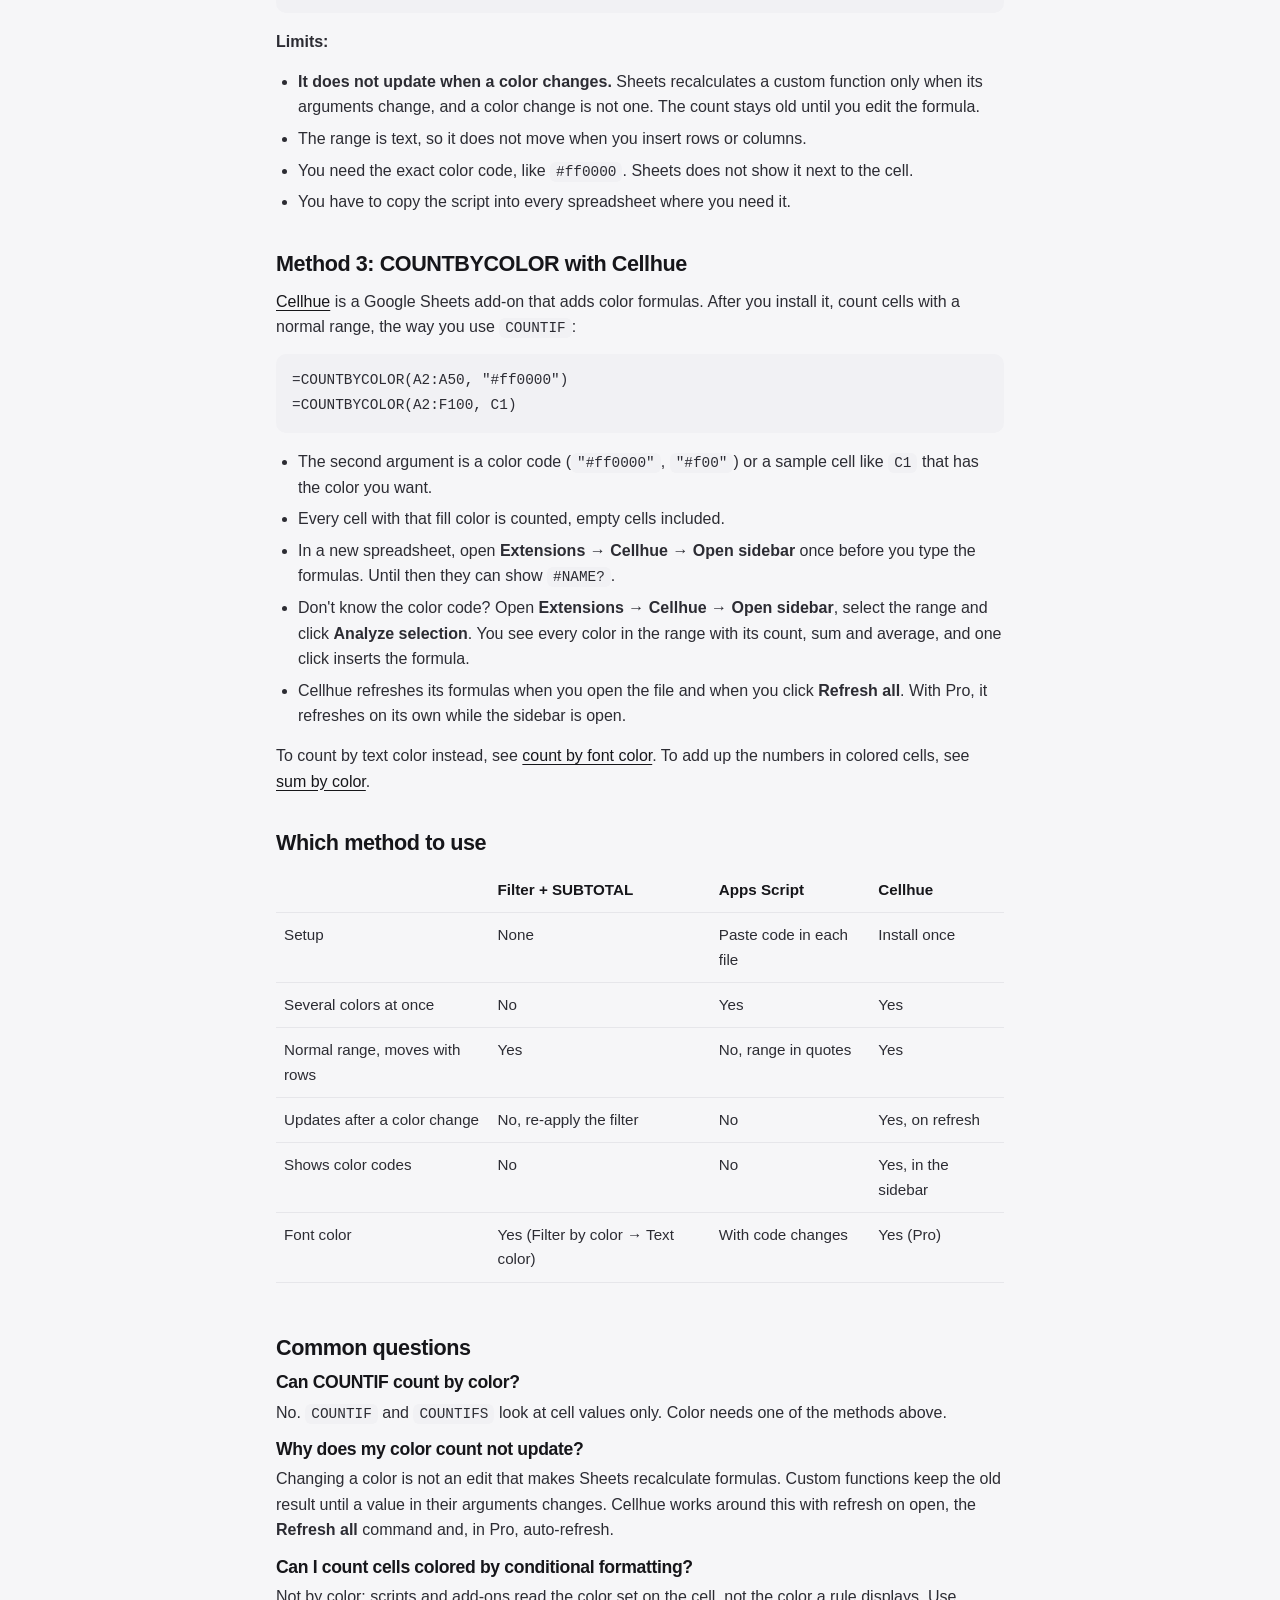
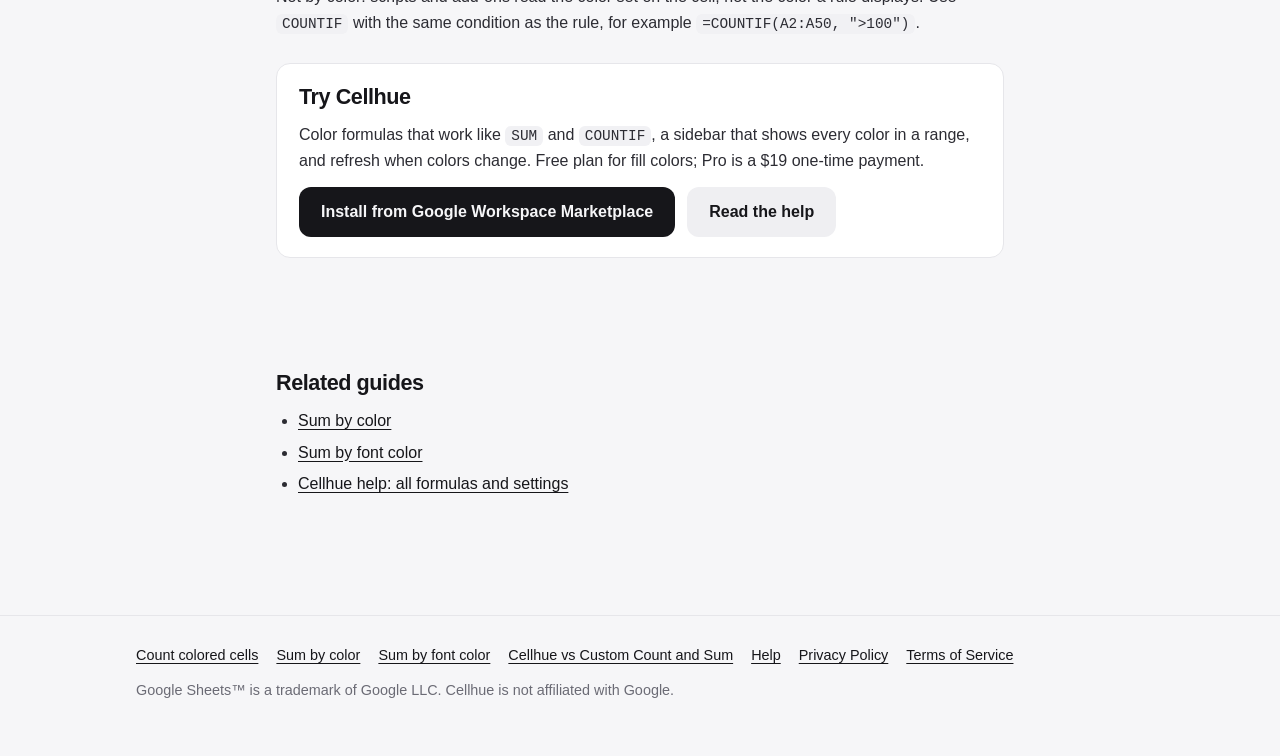
==== commit fce21c0f: "Explain the first-use #NAME? step: open the sidebar once per new spreadsheet Co-Authored-By: Claude " ====
--- a/count-colored-cells-google-sheets/index.html
+++ b/count-colored-cells-google-sheets/index.html
@@ -144,6 +144,7 @@
     <ul>
       <li>The second argument is a color code (<code>"#ff0000"</code>, <code>"#f00"</code>) or a sample cell like <code>C1</code> that has the color you want.</li>
       <li>Every cell with that fill color is counted, empty cells included.</li>
+      <li>In a new spreadsheet, open <b>Extensions → Cellhue → Open sidebar</b> once before you type the formulas. Until then they can show <code>#NAME?</code>.</li>
       <li>Don't know the color code? Open <b>Extensions → Cellhue → Open sidebar</b>, select the range and click <b>Analyze selection</b>. You see every color in the range with its count, sum and average, and one click inserts the formula.</li>
       <li>Cellhue refreshes its formulas when you open the file and when you click <b>Refresh all</b>. With Pro, it refreshes on its own while the sidebar is open.</li>
     </ul>
